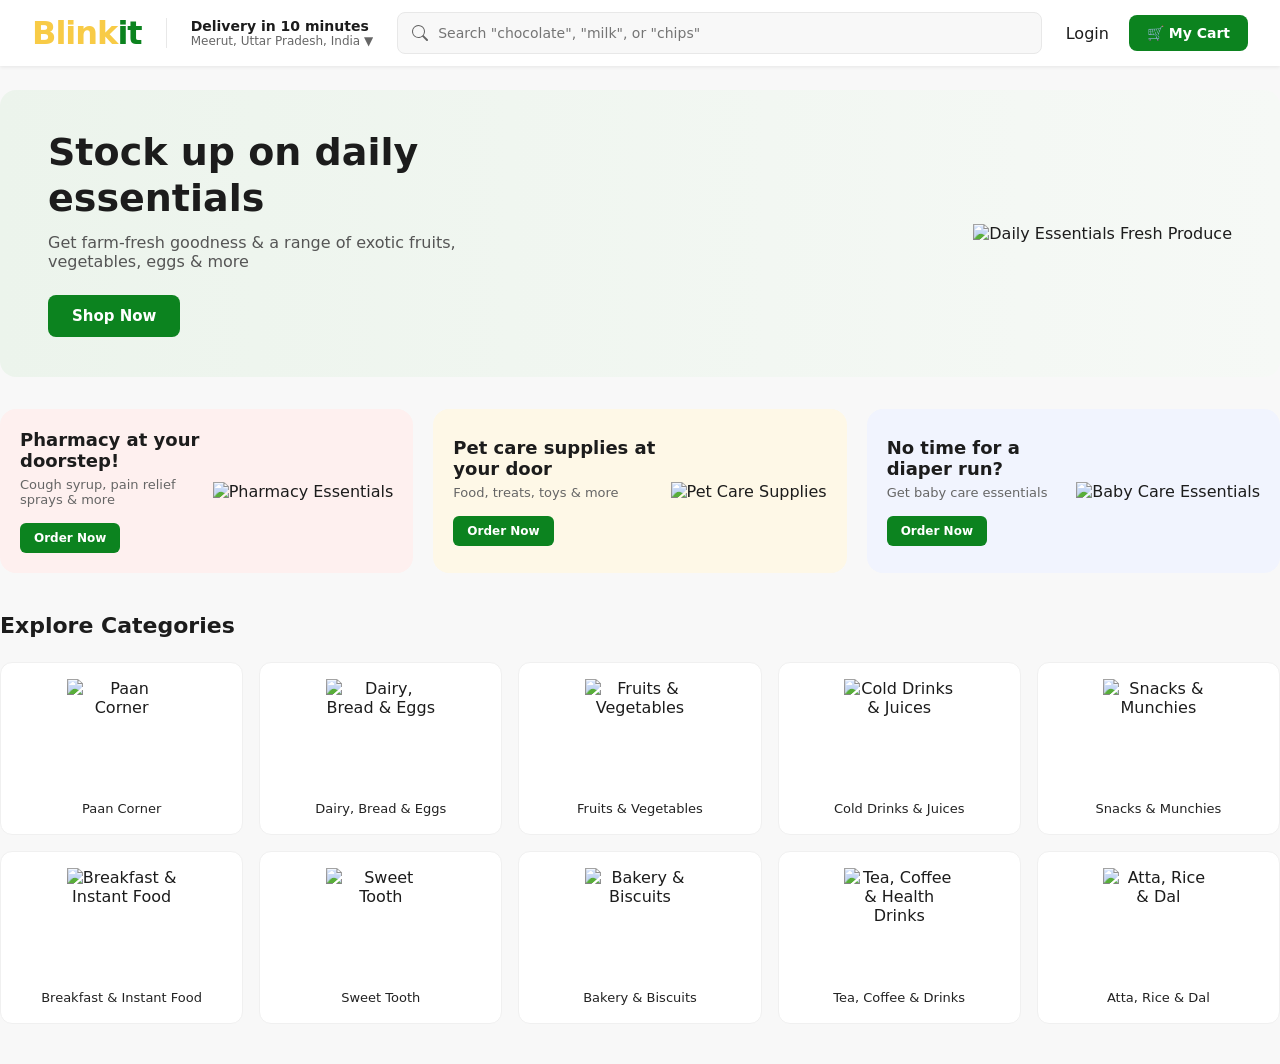
==== Blinket.html @ 91178ed0 "Add files via upload" ====
<!DOCTYPE html>
<html lang="en">
<head>
    <meta charset="UTF-8">
    <meta name="viewport" content="width=device-width, initial-scale=1.0">
    <title>Blinket clone</title>

    <link rel="stylesheet" href="h1.css">
</head>
<body>
    <nav class ="navbar">
        <div class = "logo">
            <span class="blinkit-yellow">Blink</span><span class="blinkit-green">it</span>
        </div>

        <div class="delivery-info">
            <div class="delivery-time">Delivery in 10 minutes</div>
            <div class="delivery-location">Meerut, Uttar Pradesh, India ▼</div>
        </div>

        <div class="search-box">
            <input type="text" placeholder='Search "chocolate", "milk", or "chips"'>
        </div>

         <div class="nav-buttons">
            <button class="login-btn">Login</button>
            <button class="cart-btn">🛒 My Cart</button>
        </div>

    </nav>
    <main class="container"></main>
        <section class="main-banner">
            <div class="banner-content">
                <h1>Stock up on daily essentials</h1>
                <p>Get farm-fresh goodness & a range of exotic fruits, vegetables, eggs & more</p>
                <button class="shop-now-btn">Shop Now</button>
            </div>
            <div class="banner-image">
                <img src="https://cdn.grofers.com/cdn-cgi/image/f=auto,fit=scale-down,q=70,metadata=none,w=2700/layout-engine/2026-01/Frame-1437256605-2-2.jpg" alt="Daily Essentials Fresh Produce">
            </div>
        </section>
        <section class="promo-section">
            
            <div class="promo-card pharmacy-card">
                <div class="promo-text">
                    <h3>Pharmacy at your doorstep!</h3>
                    <p>Cough syrup, pain relief sprays & more</p>
                    <button class="order-btn">Order Now</button>
                </div>
                <div class="promo-img">
                    <img src="https://cdn.grofers.com/cdn-cgi/image/f=auto,fit=scale-down,q=70,metadata=none,w=720/layout-engine/2023-07/pharmacy-WEB.jpg" alt="Pharmacy Essentials">

                </div>
            </div>
            <div class="promo-card pet-card">
                <div class="promo-text">
                    <h3>Pet care supplies at your door</h3>
                    <p>Food, treats, toys & more</p>
                    <button class="order-btn">Order Now</button>
                </div>
                <div class="promo-img">
                    <img src="https://cdn.grofers.com/cdn-cgi/image/f=auto,fit=scale-down,q=70,metadata=none,w=720/layout-engine/2026-01/pet_crystal_WEB-1.png" alt="Pet Care Supplies">
                </div>
            </div>

             
            <div class="promo-card baby-card">
                <div class="promo-text">
                    <h3>No time for a diaper run?</h3>
                    <p>Get baby care essentials</p>
                    <button class="order-btn">Order Now</button>
                </div>
                <div class="promo-img">
                    <img src="https://cdn.grofers.com/cdn-cgi/image/f=auto,fit=scale-down,q=70,metadata=none,w=720/layout-engine/2026-01/baby_crystal_WEB-1.png" alt="Baby Care Essentials">
                </div>
            </div>
        </section>

         
        <section class="categories-section">
            <h2>Explore Categories</h2>
            <div class="category-grid">
                <div class="category-card">
                    <img src="https://cdn.grofers.com/cdn-cgi/image/f=auto,fit=scale-down,q=70,metadata=none,w=270/layout-engine/2022-12/paan-corner_web.png" alt="Paan Corner">
                    <p>Paan Corner</p>
                </div>
                <div class="category-card">
                    <img src="https://cdn.grofers.com/cdn-cgi/image/f=auto,fit=scale-down,q=70,metadata=none,w=270/layout-engine/2022-11/Slice-2_10.png" alt="Dairy, Bread & Eggs">
                    <p>Dairy, Bread & Eggs</p>
                </div>
                <div class="category-card">
                    <img src="https://cdn.grofers.com/cdn-cgi/image/f=auto,fit=scale-down,q=70,metadata=none,w=270/layout-engine/2022-11/Slice-3_9.png" alt="Fruits & Vegetables">
                    <p>Fruits & Vegetables</p>
                </div>
                <div class="category-card">
                    <img src="https://cdn.grofers.com/cdn-cgi/image/f=auto,fit=scale-down,q=70,metadata=none,w=270/layout-engine/2022-11/Slice-4_9.png" alt="Cold Drinks & Juices">
                    <p>Cold Drinks & Juices</p>
                </div>
                <div class="category-card">
                    <img src="https://cdn.grofers.com/cdn-cgi/image/f=auto,fit=scale-down,q=70,metadata=none,w=270/layout-engine/2022-11/Slice-5_4.png" alt="Snacks & Munchies">
                    <p>Snacks & Munchies</p>
                </div>
                <div class="category-card">
                    <img src="https://cdn.grofers.com/cdn-cgi/image/f=auto,fit=scale-down,q=70,metadata=none,w=270/layout-engine/2022-11/Slice-6_5.png" alt="Breakfast & Instant Food">
                    <p>Breakfast & Instant Food</p>
                </div>
                <div class="category-card">
                    <img src="https://cdn.grofers.com/cdn-cgi/image/f=auto,fit=scale-down,q=70,metadata=none,w=270/layout-engine/2022-11/Slice-7_3.png" alt="Sweet Tooth">
                    <p>Sweet Tooth</p>
                </div>
                <div class="category-card">
                    <img src="https://cdn.grofers.com/cdn-cgi/image/f=auto,fit=scale-down,q=70,metadata=none,w=270/layout-engine/2022-11/Slice-8_4.png" alt="Bakery & Biscuits">
                    <p>Bakery & Biscuits</p>
                </div>
                <div class="category-card">
                    <img src="https://cdn.grofers.com/cdn-cgi/image/f=auto,fit=scale-down,q=70,metadata=none,w=270/layout-engine/2025-11/Slice-7-1_0.png" alt="Tea, Coffee & Health Drinks">
                    <p>Tea, Coffee & Drinks</p>
                </div>
                <div class="category-card">
                    <img src="https://cdn.grofers.com/cdn-cgi/image/f=auto,fit=scale-down,q=70,metadata=none,w=270/layout-engine/2022-11/Slice-10.png" alt="Atta, Rice & Dal">
                    <p>Atta, Rice & Dal</p>
                </div>
            </div>
        </section>

    </main>

     
     
</body>
</html>
---- h1.css ----
* {
    margin: 0;
    padding: 0;
    box-sizing: border-box;
    font-family: system-ui, -apple-system, BlinkMacSystemFont, 'Segoe UI', Roboto, Oxygen, Ubuntu, Cantarell, sans-serif;
}

body {
    background-color: rgb(248, 248, 248);
    color: rgb(28, 28, 28);
    overflow-x: hidden;
}

/* Navbar */
.navbar {
    display: flex;
    align-items: center;
    justify-content: space-between;
    padding: 12px 32px;
    background-color: white;
    box-shadow: 0 1px 4px rgba(0, 0, 0, 0.08);
    position: sticky;
    top: 0;
    z-index: 1000;
    gap: 24px;
}

.logo {
    font-size: 32px;
    font-weight: 800;
    letter-spacing: -1px;
    cursor: pointer;
}

.blinkit-yellow {
    color: rgb(248, 203, 70);
}

.blinkit-green {
    color: rgb(12, 131, 31);
}

.delivery-info {
    display: flex;
    flex-direction: column;
    border-left: 1px solid rgb(232, 232, 232);
    padding-left: 24px;
    min-width: 180px;
}

.delivery-time {
    font-size: 14px;
    font-weight: 700;
    color: rgb(28, 28, 28);
}

.delivery-location {
    font-size: 12px;
    color: rgb(102, 102, 102);
    white-space: nowrap;
    overflow: hidden;
    text-overflow: ellipsis;
    max-width: 200px;
    cursor: pointer;
}

.search-box {
    flex: 1;
    max-width: 650px;
}

.search-box input {
    width: 100%;
    padding: 12px 16px 12px 40px;
    background-color: rgb(248, 248, 248);
    border: 1px solid rgb(232, 232, 232);
    border-radius: 8px;
    font-size: 14px;
    outline: none;
    transition: background-color 0.2s, border-color 0.2s;
    background-image: url('data:image/svg+xml;utf8,<svg xmlns="http://www.w3.org/2000/svg" width="16" height="16" fill="%23666" viewBox="0 0 16 16"><path d="M11.742 10.344a6.5 6.5 0 1 0-1.397 1.398h-.001q.044.06.098.115l3.85 3.85a1 1 0 0 0 1.415-1.414l-3.85-3.85a1 1 0 0 0-.115-.1zM12 6.5a5.5 5.5 0 1 1-11 0 5.5 5.5 0 0 1 11 0z"/></svg>');
    background-repeat: no-repeat;
    background-position: 14px center;
}

.search-box input:focus {
    background-color: white;
    border-color: rgb(12, 131, 31);
}

.nav-buttons {
    display: flex;
    align-items: center;
    gap: 20px;
}

.login-btn {
    background: none;
    border: none;
    font-size: 16px;
    font-weight: 400;
    color: rgb(28, 28, 28);
    cursor: pointer;
}

.cart-btn {
    background-color: rgb(12, 131, 31);
    color: white;
    border: none;
    padding: 10px 18px;
    border-radius: 8px;
    font-size: 14px;
    font-weight: 600;
    cursor: pointer;
    display: flex;
    align-items: center;
    gap: 6px;
    transition: background-color 0.2s;
}

.cart-btn:hover {
    background-color: rgb(11, 112, 26);
}

/* Main Container */
.container {
    max-width: 1280px;
    margin: 0 auto;
    padding: 0 16px;
}

/* Main Banner */
.main-banner {
    width: 100%;
    margin: 24px auto;
    border-radius: 16px;
    background: linear-gradient(90deg, rgb(236, 244, 236) 0%, rgb(246, 249, 246) 100%);
    display: flex;
    align-items: center;
    justify-content: space-between;
    overflow: hidden;
    padding: 0 48px;
}

.banner-content {
    flex: 1;
    max-width: 500px;
    padding: 40px 0;
}

.banner-content h1 {
    font-size: 38px;
    font-weight: 700;
    color: rgb(28, 28, 28);
    margin-bottom: 12px;
    line-height: 1.2;
}

.banner-content p {
    font-size: 16px;
    color: rgb(85, 85, 85);
    margin-bottom: 24px;
}

.shop-now-btn {
    background-color: rgb(12, 131, 31);
    color: white;
    border: none;
    padding: 12px 24px;
    border-radius: 8px;
    font-size: 15px;
    font-weight: 600;
    cursor: pointer;
    transition: background-color 0.2s;
}

.shop-now-btn:hover {
    background-color: rgb(11, 112, 26);
}

.banner-image {
    flex: 1;
    display: flex;
    justify-content: flex-end;
}

.banner-image img {
    max-width: 100%;
    height: auto;
    display: block;
}

/* Promo Section */
.promo-section {
    width: 100%;
    margin: 32px auto;
    display: grid;
    grid-template-columns: repeat(3, 1fr);
    gap: 20px;
}

.promo-card {
    border-radius: 16px;
    padding: 20px;
    display: flex;
    justify-content: space-between;
    align-items: center;
    overflow: hidden;
}

.pharmacy-card {
    background-color: rgb(254, 240, 239);
}

.pet-card {
    background-color: rgb(254, 248, 231);
}

.baby-card {
    background-color: rgb(241, 244, 254);
}

.promo-text {
    flex: 1;
}

.promo-text h3 {
    font-size: 18px;
    font-weight: 700;
    color: rgb(28, 28, 28);
    margin-bottom: 6px;
}

.promo-text p {
    font-size: 13px;
    color: rgb(102, 102, 102);
    margin-bottom: 16px;
}

.order-btn {
    background-color: rgb(12, 131, 31);
    color: white;
    border: none;
    padding: 8px 14px;
    border-radius: 6px;
    font-size: 12px;
    font-weight: 600;
    cursor: pointer;
}

.promo-img {
    flex-shrink: 0;
}

.promo-img img {
    width: 110px;
    height: auto;
    object-fit: contain;
}

/* Categories Section */
.categories-section {
    width: 100%;
    margin: 40px auto;
}

.categories-section h2 {
    font-size: 22px;
    font-weight: 700;
    color: rgb(28, 28, 28);
    margin-bottom: 24px;
}

.category-grid {
    display: grid;
    grid-template-columns: repeat(5, 1fr);
    gap: 16px;
}

.category-card {
    background-color: white;
    border: 1px solid rgb(240, 240, 240);
    border-radius: 12px;
    padding: 16px;
    text-align: center;
    cursor: pointer;
    transition: transform 0.2s, box-shadow 0.2s;
    display: flex;
    flex-direction: column;
    align-items: center;
    justify-content: space-between;
}

.category-card:hover {
    transform: translateY(-3px);
    box-shadow: 0 4px 12px rgba(0, 0, 0, 0.05);
}

.category-card img {
    width: 100%;
    max-width: 110px;
    height: 110px;
    object-fit: contain;
    margin-bottom: 12px;
}

.category-card p {
    font-size: 13px;
    font-weight: 500;
    color: rgb(34, 34, 34);
    line-height: 1.3;
}

/* Footer */
.footer {
    background-color: white;
    border-top: 1px solid rgb(238, 238, 238);
    padding: 48px 0 24px 0;
    margin-top: 60px;
    color: rgb(102, 102, 102);
}

.footer-container {
    max-width: 1280px;
    margin: 0 auto;
    padding: 0 16px;
    display: grid;
    grid-template-columns: 1fr 1fr 1.5fr;
    gap: 40px;
}

.footer-col h4 {
    font-size: 16px;
    font-weight: 700;
    color: rgb(28, 28, 28);
    margin-bottom: 16px;
}

.footer-col ul {
    list-style: none;
    display: grid;
    grid-template-columns: repeat(2, 1fr);
    gap: 10px 20px;
}

.footer-col ul li a {
    text-decoration: none;
    color: rgb(102, 102, 102);
    font-size: 13px;
    transition: color 0.2s;
}

.footer-col ul li a:hover {
    color: rgb(12, 131, 31);
}

.app-buttons {
    display: flex;
    gap: 12px;
    margin-bottom: 24px;
}

.app-btn {
    background-color: rgb(28, 28, 28);
    color: white;
    border: none;
    padding: 10px 16px;
    border-radius: 8px;
    font-size: 13px;
    font-weight: 600;
    cursor: pointer;
}

.social-heading {
    margin-top: 16px;
}

.social-icons {
    font-size: 13px;
    color: rgb(68, 68, 68);
}

.copyright {
    max-width: 1280px;
    margin: 40px auto 0 auto;
    padding: 20px 16px 0 16px;
    border-top: 1px solid rgb(240, 240, 240);
    text-align: center;
    font-size: 12px;
    color: rgb(136, 136, 136);
}

/* Responsive Media Queries */
@media (max-width: 1024px) {
    .promo-section {
        grid-template-columns: 1fr;
    }
    
    .category-grid {
        grid-template-columns: repeat(4, 1fr);
    }
    
    .main-banner {
        padding: 0 24px;
    }
}

@media (max-width: 768px) {
    .navbar {
        padding: 10px 16px;
        flex-wrap: wrap;
    }

    .delivery-info {
        display: none;
    }

    .search-box {
        order: 3;
        max-width: 100%;
        width: 100%;
        margin-top: 8px;
    }

    .main-banner {
        flex-direction: column-reverse;
        text-align: center;
        padding: 24px 16px;
        margin: 12px;
    }

    .banner-content {
        padding: 20px 0 0 0;
    }

    .banner-content h1 {
        font-size: 26px;
    }

    .banner-image img {
        max-width: 100%;
    }

    .category-grid {
        grid-template-columns: repeat(3, 1fr);
        gap: 10px;
    }

    .footer-container {
        grid-template-columns: 1fr;
        gap: 24px;
    }
}

@media (max-width: 480px) {
    .category-grid {
        grid-template-columns: repeat(2, 1fr);
    }
}
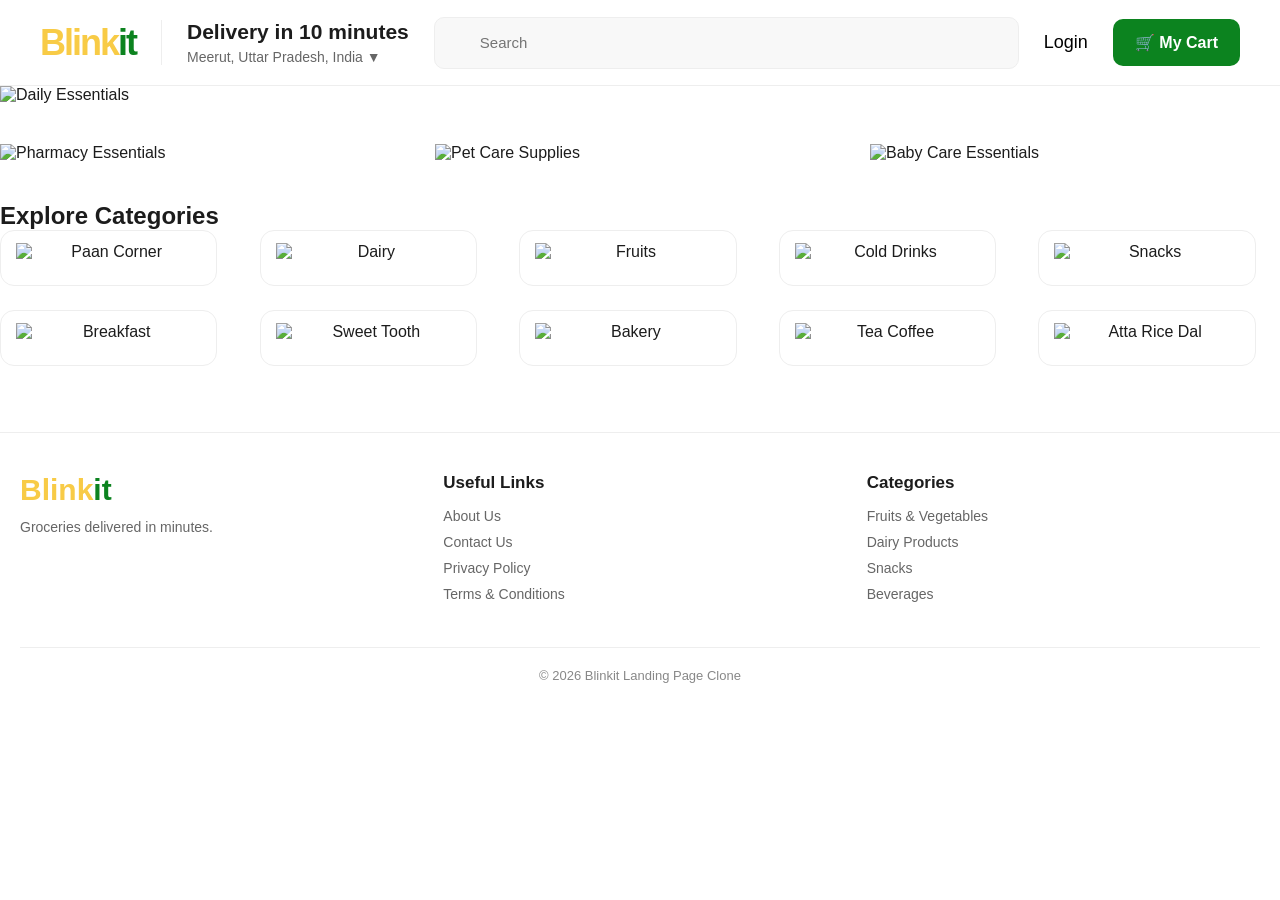
==== commit efb81dc4: "Add files via upload" ====
--- a/Blinket.html
+++ b/Blinket.html
@@ -1,131 +1,207 @@
+
 <!DOCTYPE html>
 <html lang="en">
+
 <head>
     <meta charset="UTF-8">
     <meta name="viewport" content="width=device-width, initial-scale=1.0">
-    <title>Blinket clone</title>
-
-    <link rel="stylesheet" href="h1.css">
+    <title>Blinkit clone</title>
+
+    <link rel="stylesheet" href="Blinket.css">
 </head>
+
 <body>
-    <nav class ="navbar">
-        <div class = "logo">
-            <span class="blinkit-yellow">Blink</span><span class="blinkit-green">it</span>
+
+     
+    <nav class="navbar">
+
+        <div class="logo">
+            <span class="yellow">Blink</span><span class="green">it</span>
         </div>
 
         <div class="delivery-info">
-            <div class="delivery-time">Delivery in 10 minutes</div>
-            <div class="delivery-location">Meerut, Uttar Pradesh, India ▼</div>
+            <h3>Delivery in 10 minutes</h3>
+            <p>Meerut, Uttar Pradesh, India ▼</p>
         </div>
 
         <div class="search-box">
-            <input type="text" placeholder='Search "chocolate", "milk", or "chips"'>
-        </div>
-
-         <div class="nav-buttons">
+            <input type="text"
+            placeholder='Search '> 
+
+        </div>
+
+        <div class="nav-buttons">
             <button class="login-btn">Login</button>
             <button class="cart-btn">🛒 My Cart</button>
         </div>
 
     </nav>
-    <main class="container"></main>
-        <section class="main-banner">
-            <div class="banner-content">
-                <h1>Stock up on daily essentials</h1>
-                <p>Get farm-fresh goodness & a range of exotic fruits, vegetables, eggs & more</p>
-                <button class="shop-now-btn">Shop Now</button>
-            </div>
+
+
+    <main class="container">
+
+         
+         
             <div class="banner-image">
-                <img src="https://cdn.grofers.com/cdn-cgi/image/f=auto,fit=scale-down,q=70,metadata=none,w=2700/layout-engine/2026-01/Frame-1437256605-2-2.jpg" alt="Daily Essentials Fresh Produce">
-            </div>
+                <img src="https://cdn.grofers.com/cdn-cgi/image/f=auto,fit=scale-down,q=70,metadata=none,w=2700/layout-engine/2026-01/Frame-1437256605-2-2.jpg"
+                alt="Daily Essentials">
+            </div>
+
         </section>
+
+
+         
         <section class="promo-section">
+
+             
+             
+
+                 
+
+                <div class="promo-img">
+                    <img src="https://cdn.grofers.com/cdn-cgi/image/f=auto,fit=scale-down,q=70,metadata=none,w=720/layout-engine/2023-07/pharmacy-WEB.jpg"
+                    alt="Pharmacy Essentials">
+                </div>
+
+            </div>
+
+
+             
+             
+
+                 
+
+                <div class="promo-img">
+                    <img src="https://cdn.grofers.com/cdn-cgi/image/f=auto,fit=scale-down,q=70,metadata=none,w=720/layout-engine/2026-01/pet_crystal_WEB-1.png"
+                    alt="Pet Care Supplies">
+                </div>
+
+            </div>
+
+
+             
             
-            <div class="promo-card pharmacy-card">
-                <div class="promo-text">
-                    <h3>Pharmacy at your doorstep!</h3>
-                    <p>Cough syrup, pain relief sprays & more</p>
-                    <button class="order-btn">Order Now</button>
-                </div>
+
+                 
                 <div class="promo-img">
-                    <img src="https://cdn.grofers.com/cdn-cgi/image/f=auto,fit=scale-down,q=70,metadata=none,w=720/layout-engine/2023-07/pharmacy-WEB.jpg" alt="Pharmacy Essentials">
-
-                </div>
-            </div>
-            <div class="promo-card pet-card">
-                <div class="promo-text">
-                    <h3>Pet care supplies at your door</h3>
-                    <p>Food, treats, toys & more</p>
-                    <button class="order-btn">Order Now</button>
-                </div>
-                <div class="promo-img">
-                    <img src="https://cdn.grofers.com/cdn-cgi/image/f=auto,fit=scale-down,q=70,metadata=none,w=720/layout-engine/2026-01/pet_crystal_WEB-1.png" alt="Pet Care Supplies">
-                </div>
-            </div>
-
-             
-            <div class="promo-card baby-card">
-                <div class="promo-text">
-                    <h3>No time for a diaper run?</h3>
-                    <p>Get baby care essentials</p>
-                    <button class="order-btn">Order Now</button>
-                </div>
-                <div class="promo-img">
-                    <img src="https://cdn.grofers.com/cdn-cgi/image/f=auto,fit=scale-down,q=70,metadata=none,w=720/layout-engine/2026-01/baby_crystal_WEB-1.png" alt="Baby Care Essentials">
-                </div>
-            </div>
+                    <img src="https://cdn.grofers.com/cdn-cgi/image/f=auto,fit=scale-down,q=70,metadata=none,w=720/layout-engine/2026-01/baby_crystal_WEB-1.png"
+                    alt="Baby Care Essentials">
+                </div>
+
+            </div>
+
         </section>
 
+
          
         <section class="categories-section">
+
             <h2>Explore Categories</h2>
+
             <div class="category-grid">
-                <div class="category-card">
-                    <img src="https://cdn.grofers.com/cdn-cgi/image/f=auto,fit=scale-down,q=70,metadata=none,w=270/layout-engine/2022-12/paan-corner_web.png" alt="Paan Corner">
-                    <p>Paan Corner</p>
-                </div>
-                <div class="category-card">
-                    <img src="https://cdn.grofers.com/cdn-cgi/image/f=auto,fit=scale-down,q=70,metadata=none,w=270/layout-engine/2022-11/Slice-2_10.png" alt="Dairy, Bread & Eggs">
-                    <p>Dairy, Bread & Eggs</p>
-                </div>
-                <div class="category-card">
-                    <img src="https://cdn.grofers.com/cdn-cgi/image/f=auto,fit=scale-down,q=70,metadata=none,w=270/layout-engine/2022-11/Slice-3_9.png" alt="Fruits & Vegetables">
+
+                <div class="category-card">
+                    <img src="https://cdn.grofers.com/cdn-cgi/image/f=auto,fit=scale-down,q=70,metadata=none,w=270/layout-engine/2022-12/paan-corner_web.png"
+                    alt="Paan Corner">
+                     
+                </div>
+
+                <div class="category-card">
+                    <img src="https://cdn.grofers.com/cdn-cgi/image/f=auto,fit=scale-down,q=70,metadata=none,w=270/layout-engine/2022-11/Slice-2_10.png"
+                    alt="Dairy">
+                    
+                </div>
+
+                <div class="category-card">
+                    <img src="https://cdn.grofers.com/cdn-cgi/image/f=auto,fit=scale-down,q=70,metadata=none,w=270/layout-engine/2022-11/Slice-3_9.png"
+                    alt="Fruits">
+                     
+                </div>
+
+                <div class="category-card">
+                    <img src="https://cdn.grofers.com/cdn-cgi/image/f=auto,fit=scale-down,q=70,metadata=none,w=270/layout-engine/2022-11/Slice-4_9.png"
+                    alt="Cold Drinks">
+                     
+                </div>
+
+                <div class="category-card">
+                    <img src="https://cdn.grofers.com/cdn-cgi/image/f=auto,fit=scale-down,q=70,metadata=none,w=270/layout-engine/2022-11/Slice-5_4.png"
+                    alt="Snacks">
+                   
+                </div>
+
+                <div class="category-card">
+                    <img src="https://cdn.grofers.com/cdn-cgi/image/f=auto,fit=scale-down,q=70,metadata=none,w=270/layout-engine/2022-11/Slice-6_5.png"
+                    alt="Breakfast">
+                     
+                </div>
+
+                <div class="category-card">
+                    <img src="https://cdn.grofers.com/cdn-cgi/image/f=auto,fit=scale-down,q=70,metadata=none,w=270/layout-engine/2022-11/Slice-7_3.png"
+                    alt="Sweet Tooth">
+                     
+                </div>
+
+                <div class="category-card">
+                    <img src="https://cdn.grofers.com/cdn-cgi/image/f=auto,fit=scale-down,q=70,metadata=none,w=270/layout-engine/2022-11/Slice-8_4.png"
+                    alt="Bakery">
+                     
+                </div>
+
+                <div class="category-card">
+                    <img src="https://cdn.grofers.com/cdn-cgi/image/f=auto,fit=scale-down,q=70,metadata=none,w=270/layout-engine/2025-11/Slice-7-1_0.png"
+                    alt="Tea Coffee">
+                     
+                </div>
+
+                <div class="category-card">
+                    <img src="https://cdn.grofers.com/cdn-cgi/image/f=auto,fit=scale-down,q=70,metadata=none,w=270/layout-engine/2022-11/Slice-10.png"
+                    alt="Atta Rice Dal">
+                     
+                </div>
+
+            </div>
+
+        </section>
+
+
+        
+        <footer class="footer">
+
+            <div class="footer-content">
+
+                <div>
+                    <h2>
+                        <span class="yellow">Blink</span><span class="green">it</span>
+                    </h2>
+                    <p>Groceries delivered in minutes.</p>
+                </div>
+
+                <div>
+                    <h3>Useful Links</h3>
+                    <p>About Us</p>
+                    <p>Contact Us</p>
+                    <p>Privacy Policy</p>
+                    <p>Terms & Conditions</p>
+                </div>
+
+                <div>
+                    <h3>Categories</h3>
                     <p>Fruits & Vegetables</p>
-                </div>
-                <div class="category-card">
-                    <img src="https://cdn.grofers.com/cdn-cgi/image/f=auto,fit=scale-down,q=70,metadata=none,w=270/layout-engine/2022-11/Slice-4_9.png" alt="Cold Drinks & Juices">
-                    <p>Cold Drinks & Juices</p>
-                </div>
-                <div class="category-card">
-                    <img src="https://cdn.grofers.com/cdn-cgi/image/f=auto,fit=scale-down,q=70,metadata=none,w=270/layout-engine/2022-11/Slice-5_4.png" alt="Snacks & Munchies">
-                    <p>Snacks & Munchies</p>
-                </div>
-                <div class="category-card">
-                    <img src="https://cdn.grofers.com/cdn-cgi/image/f=auto,fit=scale-down,q=70,metadata=none,w=270/layout-engine/2022-11/Slice-6_5.png" alt="Breakfast & Instant Food">
-                    <p>Breakfast & Instant Food</p>
-                </div>
-                <div class="category-card">
-                    <img src="https://cdn.grofers.com/cdn-cgi/image/f=auto,fit=scale-down,q=70,metadata=none,w=270/layout-engine/2022-11/Slice-7_3.png" alt="Sweet Tooth">
-                    <p>Sweet Tooth</p>
-                </div>
-                <div class="category-card">
-                    <img src="https://cdn.grofers.com/cdn-cgi/image/f=auto,fit=scale-down,q=70,metadata=none,w=270/layout-engine/2022-11/Slice-8_4.png" alt="Bakery & Biscuits">
-                    <p>Bakery & Biscuits</p>
-                </div>
-                <div class="category-card">
-                    <img src="https://cdn.grofers.com/cdn-cgi/image/f=auto,fit=scale-down,q=70,metadata=none,w=270/layout-engine/2025-11/Slice-7-1_0.png" alt="Tea, Coffee & Health Drinks">
-                    <p>Tea, Coffee & Drinks</p>
-                </div>
-                <div class="category-card">
-                    <img src="https://cdn.grofers.com/cdn-cgi/image/f=auto,fit=scale-down,q=70,metadata=none,w=270/layout-engine/2022-11/Slice-10.png" alt="Atta, Rice & Dal">
-                    <p>Atta, Rice & Dal</p>
-                </div>
-            </div>
-        </section>
+                    <p>Dairy Products</p>
+                    <p>Snacks</p>
+                    <p>Beverages</p>
+                </div>
+
+            </div>
+
+            <div class="copyright">
+                © 2026 Blinkit Landing Page Clone
+            </div>
+
+        </footer>
 
     </main>
 
-     
-     
 </body>
-</html>+</html>
--- a/Blinket.css
+++ b/Blinket.css
@@ -0,0 +1,537 @@
+ 
+
+* {
+    margin: 0;
+    padding: 0;
+    box-sizing: border-box;
+    font-family: Arial, Helvetica, sans-serif;
+}
+
+body {
+    background-color: rgb(255, 255, 255);
+    color: rgb(28, 28, 28);
+    overflow-x: hidden;
+}
+
+.container {
+    width: 100%;
+    max-width: 1600px;
+    margin: auto;
+    padding: 0 0;
+}
+
+
+ 
+
+.navbar {
+    width: 100%;
+    min-height: 86px;
+
+    display: flex;
+    align-items: center;
+    justify-content: space-between;
+
+    padding: 12px 40px;
+    gap: 25px;
+
+    background-color: white;
+    border-bottom: 1px solid rgb(238, 238, 238);
+
+    position: sticky;
+    top: 0;
+    z-index: 1000;
+}
+
+.logo {
+    font-size: 36px;
+    font-weight: 900;
+    letter-spacing: -2px;
+    flex-shrink: 0;
+}
+
+.yellow {
+    color: rgb(248, 203, 70);
+}
+
+.green {
+    color: rgb(12, 131, 31);
+}
+
+
+ 
+
+.delivery-info {
+    display: flex;
+    flex-direction: column;
+    min-width: 190px;
+    padding-left: 25px;
+    border-left: 1px solid rgb(238, 238, 238);
+}
+
+.delivery-info h3 {
+    font-size: 21px;
+    font-weight: 800;
+    margin-bottom: 5px;
+}
+
+.delivery-info p {
+    font-size: 14px;
+    color: rgb(102, 102, 102);
+    white-space: nowrap;
+}
+
+
+ 
+
+.search-box {
+    flex: 1;
+    max-width: 700px;
+}
+
+.search-box input {
+    width: 100%;
+    height: 52px;
+
+    padding: 0 15px 0 45px;
+
+    border: 1px solid rgb(238, 238, 238);
+    border-radius: 10px;
+
+    outline: none;
+    background-color: rgb(248, 248, 248);
+
+    font-size: 15px;
+
+     
+
+    background-repeat: no-repeat;
+    background-position: 15px center;
+}
+
+.search-box input:focus {
+    border-color: rgb(12, 131, 31);
+    background-color: white;
+}
+
+
+ 
+
+.nav-buttons {
+    display: flex;
+    align-items: center;
+    gap: 25px;
+}
+
+.login-btn {
+    background: none;
+    border: none;
+    font-size: 18px;
+    cursor: pointer;
+}
+
+.cart-btn {
+    background-color: rgb(12, 131, 31);
+    color: white;
+
+    border: none;
+    border-radius: 10px;
+
+    padding: 14px 22px;
+
+    font-size: 16px;
+    font-weight: bold;
+    cursor: pointer;
+}
+
+.cart-btn:hover {
+    background-color: rgb(9, 107, 25);
+}
+
+.banner-image img {
+    width: 100%;
+    height: 100%;
+    object-fit: contain;
+    object-position: center;
+    display: block;
+}
+
+
+ 
+
+.promo-section {
+    width: 100%;
+    
+    display: grid;
+    grid-template-columns: repeat(3, minmax(0, 1fr));
+
+    gap: 25px;
+    margin: 40px auto;
+}
+
+.promo-card {
+    width: 100%;
+    height: 100%;
+
+    padding: 22px 20px;
+
+    display: flex;
+    align-items: center;
+    justify-content: space-between;
+
+    border-radius: 18px;
+    overflow: hidden;
+}
+.promo-img {
+    width: 100%;
+    height: 100%;
+
+    flex-shrink: 0;
+
+    display: flex;
+    align-items: center;
+    justify-content: center;
+}
+
+.promo-img img {
+    width: 100%;
+    height: 100%;
+
+    object-fit: contain;
+    object-position: center;
+
+    display: block;
+}
+
+
+ 
+
+ 
+
+
+.category-grid {
+    display: grid;
+    grid-template-columns: repeat(5, minmax(0, 1fr));
+    gap: 18px;
+}
+
+.category-card {
+    width: 90%;
+    height: 90%;
+
+    background-color: white;
+
+    border: 1px solid rgb(238, 238, 238);
+    border-radius: 14px;
+
+    padding: 15px;
+
+    display: flex;
+    flex-direction: column;
+    align-items: center;
+    justify-content: center;
+
+    text-align: center;
+    cursor: pointer;
+
+    transition: transform 0.3s, box-shadow 0.3s;
+}
+
+.category-card:hover {
+    transform: translateY(-5px);
+    box-shadow: 0 5px 18px rgba(0, 0, 0, 0.08);
+}
+
+.category-card img {
+    width: 100%;
+    
+    height: 100%;
+
+    object-fit: contain;
+    object-position: center;
+
+    margin-bottom: 12px;
+}
+
+ 
+
+
+ 
+
+.footer {
+    width: 100%;
+    background-color: white;
+
+    border-top: 1px solid rgb(238, 238, 238);
+
+    padding: 40px 20px 25px;
+    margin-top: 60px;
+}
+
+.footer-content {
+    display: grid;
+    grid-template-columns: 1fr 1fr 1fr;
+
+    max-width: 1280px;
+    margin: auto;
+    gap: 30px;
+}
+
+.footer-content h2 {
+    font-size: 30px;
+    margin-bottom: 12px;
+}
+
+.footer-content h3 {
+    font-size: 17px;
+    margin-bottom: 15px;
+}
+
+.footer-content p {
+    font-size: 14px;
+    color: rgb(102, 102, 102);
+    margin-bottom: 10px;
+}
+
+.copyright {
+    max-width: 1280px;
+    margin: 35px auto 0;
+    padding-top: 20px;
+
+    border-top: 1px solid rgb(238, 238, 238);
+
+    text-align: center;
+    font-size: 13px;
+    color: rgb(136, 136, 136);
+}
+
+
+ 
+
+@media (max-width: 1024px) {
+
+    .navbar {
+        padding: 12px 20px;
+        gap: 15px;
+    }
+
+    .logo {
+        font-size: 30px;
+    }
+
+    .delivery-info {
+        min-width: 155px;
+    }
+
+    .delivery-info h3 {
+        font-size: 16px;
+    }
+
+    .delivery-info p {
+        font-size: 11px;
+    }
+
+    .promo-section {
+        grid-template-columns: repeat(2, 1fr);
+    }
+
+    .category-grid {
+        grid-template-columns: repeat(4, 1fr);
+    }
+
+    .main-banner {
+        padding: 30px;
+    }
+
+    .banner-content h1 {
+        font-size: 34px;
+    }
+}
+
+
+ 
+
+@media (max-width: 768px) {
+
+    .navbar {
+        min-height: auto;
+        flex-wrap: wrap;
+        padding: 12px 16px;
+        gap: 12px;
+    }
+
+    .logo {
+        font-size: 29px;
+    }
+
+    .delivery-info {
+        display: none;
+    }
+
+    .nav-buttons {
+        margin-left: auto;
+        gap: 15px;
+    }
+
+    .login-btn {
+        font-size: 15px;
+    }
+
+    .cart-btn {
+        padding: 11px 13px;
+        font-size: 13px;
+    }
+
+    .search-box {
+        order: 3;
+        width: 100%;
+        max-width: 100%;
+    }
+
+    .search-box input {
+        height: 45px;
+    }
+
+    .main-banner {
+        flex-direction: column-reverse;
+        text-align: center;
+        padding: 22px 16px;
+        margin: 20px auto;
+        min-height: auto;
+    }
+
+    .banner-content {
+        width: 100%;
+        max-width: 100%;
+        padding-top: 20px;
+    }
+
+    .banner-content h1 {
+        font-size: 28px;
+    }
+
+    .banner-content p {
+        font-size: 15px;
+    }
+
+    .banner-image {
+        width: 100%;
+        height: 190px;
+        justify-content: center;
+    }
+
+    .banner-image img {
+        max-height: 190px;
+    }
+
+    .promo-section {
+        grid-template-columns: 1fr;
+        gap: 15px;
+    }
+
+    .promo-card {
+        min-height: 175px;
+    }
+
+    .promo-text h3 {
+        font-size: 18px;
+    }
+
+    .promo-img {
+        width: 38%;
+        height: 125px;
+    }
+
+    .categories-section h2 {
+        font-size: 22px;
+    }
+
+    .category-grid {
+        grid-template-columns: repeat(3, minmax(0, 1fr));
+        gap: 12px;
+    }
+
+    .category-card {
+        min-height: 150px;
+        padding: 10px;
+    }
+
+    .category-card img {
+        height: 85px;
+    }
+
+    .category-card p {
+        font-size: 12px;
+    }
+
+    .footer-content {
+        grid-template-columns: 1fr;
+        gap: 25px;
+    }
+}
+
+
+ 
+
+@media (max-width: 480px) {
+
+    .navbar {
+        padding: 10px 12px;
+    }
+
+    .logo {
+        font-size: 26px;
+    }
+
+    .nav-buttons {
+        gap: 10px;
+    }
+
+    .cart-btn {
+        padding: 10px;
+        font-size: 12px;
+    }
+
+    .main-banner {
+        border-radius: 12px;
+    }
+
+    .banner-content h1 {
+        font-size: 24px;
+    }
+
+    .banner-content p {
+        font-size: 14px;
+    }
+
+    .promo-card {
+        padding: 15px;
+        min-height: 160px;
+    }
+
+    .promo-text h3 {
+        font-size: 16px;
+    }
+
+    .promo-text p {
+        font-size: 12px;
+    }
+
+    .promo-img {
+        width: 35%;
+        height: 110px;
+    }
+
+    .category-grid {
+        grid-template-columns: repeat(2, minmax(0, 1fr));
+        gap: 10px;
+    }
+
+    .category-card {
+        min-height: 145px;
+    }
+
+    .categories-section h2 {
+        font-size: 21px;
+    }
+
+}
